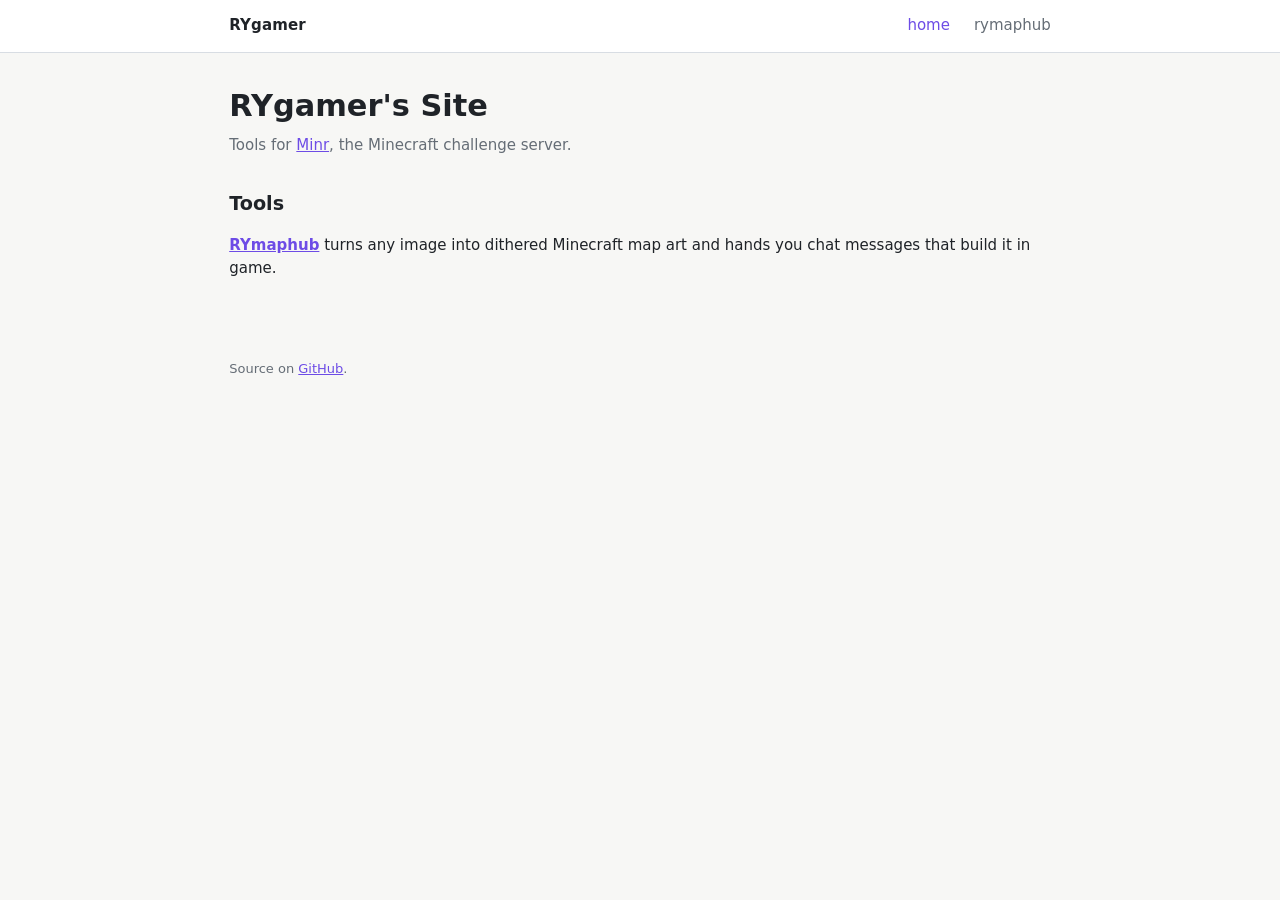
==== index.html @ 5f1353cc "Initial site: landing page and RYmaphub map art tool RYmaphub converts an image to dithered 128x128 " ====
<!doctype html>
<html lang="en">
  <head>
    <meta charset="UTF-8" />
    <meta name="viewport" content="width=device-width, initial-scale=1.0" />
    <title>RYgamer's Site</title>
    <link rel="stylesheet" href="/styles.css" />
  </head>
  <body>
    <header class="site-header">
      <div class="inner">
        <a href="/" class="site-title">RYgamer</a>
        <nav class="site-nav">
          <a href="/" class="active">home</a>
          <a href="/rymaphub/">rymaphub</a>
        </nav>
      </div>
    </header>

    <main>
      <h1>RYgamer's Site</h1>
      <p class="lede">
        Tools for <a href="https://forums.minr.org/">Minr</a>, the Minecraft
        challenge server.
      </p>

      <h2>Tools</h2>
      <ul class="tool-list">
        <li>
          <a href="/rymaphub/">RYmaphub</a> turns any image into dithered
          Minecraft map art and hands you chat messages that build it in game.
        </li>
      </ul>
    </main>

    <footer>
      Source on
      <a href="https://github.com/rysanders18/rysanders18.github.io">GitHub</a>.
    </footer>
  </body>
</html>
---- styles.css ----
:root {
  --bg: #f7f7f5;
  --panel: #ffffff;
  --text: #1f2328;
  --muted: #656d76;
  --line: #d8dde3;
  --accent: #6d4ce6;
  --accent-hover: #5a3ccc;
  --accent-soft: #eeeafc;
  --ok: #2f9e44;
  --font: system-ui, -apple-system, "Segoe UI", Roboto, sans-serif;
  --mono: ui-monospace, "Cascadia Mono", Consolas, monospace;
  color-scheme: light dark;
}

@media (prefers-color-scheme: dark) {
  :root {
    --bg: #14161a;
    --panel: #1e2126;
    --text: #e6e8eb;
    --muted: #9aa3ad;
    --line: #333940;
    --accent: #9a84f0;
    --accent-hover: #b4a3f5;
    --accent-soft: #2a2740;
    --ok: #5ac46b;
  }
}

* {
  box-sizing: border-box;
}

body {
  margin: 0;
  background: var(--bg);
  color: var(--text);
  font-family: var(--font);
  font-size: 15px;
  line-height: 1.55;
}

a {
  color: var(--accent);
}

.site-header {
  border-bottom: 1px solid var(--line);
  background: var(--panel);
}

.site-header .inner {
  max-width: 860px;
  margin: 0 auto;
  padding: 0.9rem 1.2rem;
  display: flex;
  align-items: center;
  justify-content: space-between;
  gap: 1rem;
}

.site-title {
  font-weight: 700;
  text-decoration: none;
  color: var(--text);
  letter-spacing: 0.01em;
}

.site-nav a {
  margin-left: 1.2rem;
  text-decoration: none;
  color: var(--muted);
}

.site-nav a:hover,
.site-nav a.active {
  color: var(--accent);
}

main {
  max-width: 860px;
  margin: 0 auto;
  padding: 1.8rem 1.2rem 4rem;
}

h1 {
  font-size: 1.9rem;
  margin: 0 0 0.3rem;
}

h2 {
  font-size: 1.2rem;
  margin: 2rem 0 0.6rem;
}

.lede {
  color: var(--muted);
  margin-top: 0;
}

.panel {
  background: var(--panel);
  border: 1px solid var(--line);
  border-radius: 10px;
  padding: 1.1rem 1.2rem;
  margin: 1.2rem 0;
}

.row {
  display: flex;
  gap: 0.8rem;
  align-items: center;
  flex-wrap: wrap;
}

.row + .row {
  margin-top: 0.8rem;
}

button,
.file-label {
  font: inherit;
  border: none;
  border-radius: 6px;
  padding: 0.6rem 1.1rem;
  cursor: pointer;
  background: var(--accent);
  color: #fff;
  transition: background 0.15s;
}

button:hover:not(:disabled),
.file-label:hover {
  background: var(--accent-hover);
}

button:disabled {
  background: var(--line);
  color: var(--muted);
  cursor: default;
}

button.secondary,
.file-label {
  background: var(--accent-soft);
  color: var(--text);
}

button.secondary:hover:not(:disabled),
.file-label:hover {
  background: var(--line);
}

input[type="file"] {
  display: none;
}

.file-label {
  flex: 1;
  text-align: center;
  overflow: hidden;
  text-overflow: ellipsis;
  white-space: nowrap;
}

label.inline {
  display: inline-flex;
  align-items: center;
  gap: 0.4rem;
  color: var(--muted);
}

select {
  font: inherit;
  padding: 0.35rem 0.5rem;
  border-radius: 6px;
  border: 1px solid var(--line);
  background: var(--panel);
  color: var(--text);
}

.muted {
  color: var(--muted);
}

ol.steps {
  padding-left: 1.3rem;
}

ol.steps li {
  margin: 0.3rem 0;
}

#msg-list {
  list-style: none;
  padding: 0;
  margin: 0.8rem 0 0;
  max-height: 22rem;
  overflow-y: auto;
  border: 1px solid var(--line);
  border-radius: 8px;
  font-size: 13px;
}

#msg-list li {
  display: flex;
  gap: 0.6rem;
  align-items: baseline;
  padding: 0.4rem 0.8rem;
  border-bottom: 1px solid var(--line);
  cursor: pointer;
}

#msg-list li:last-child {
  border-bottom: none;
}

#msg-list li:hover {
  background: var(--accent-soft);
}

#msg-list li.current {
  background: var(--accent-soft);
  box-shadow: inset 3px 0 0 var(--accent);
}

#msg-list li.done {
  opacity: 0.45;
}

#msg-list .msg-num {
  flex: 0 0 2.2rem;
  text-align: right;
  color: var(--muted);
}

#msg-list .msg-body {
  flex: 1;
  overflow: hidden;
  text-overflow: ellipsis;
  white-space: nowrap;
  font-family: var(--mono);
  font-size: 12px;
}

.preview-wrap {
  display: flex;
  gap: 1.2rem;
  align-items: flex-start;
  flex-wrap: wrap;
}

#map-image {
  width: 256px;
  height: 256px;
  image-rendering: pixelated;
  border: 1px solid var(--line);
  border-radius: 6px;
  cursor: pointer;
  background: repeating-conic-gradient(var(--line) 0 25%, transparent 0 50%) 0 0 / 16px 16px;
}

code {
  font-family: var(--mono);
  font-size: 0.92em;
  background: var(--accent-soft);
  padding: 0.05em 0.35em;
  border-radius: 4px;
}

.tool-list {
  list-style: none;
  padding: 0;
}

.tool-list li {
  margin: 0.6rem 0;
}

.tool-list a {
  font-weight: 600;
}

footer {
  max-width: 860px;
  margin: 0 auto;
  padding: 0 1.2rem 2rem;
  color: var(--muted);
  font-size: 13px;
}
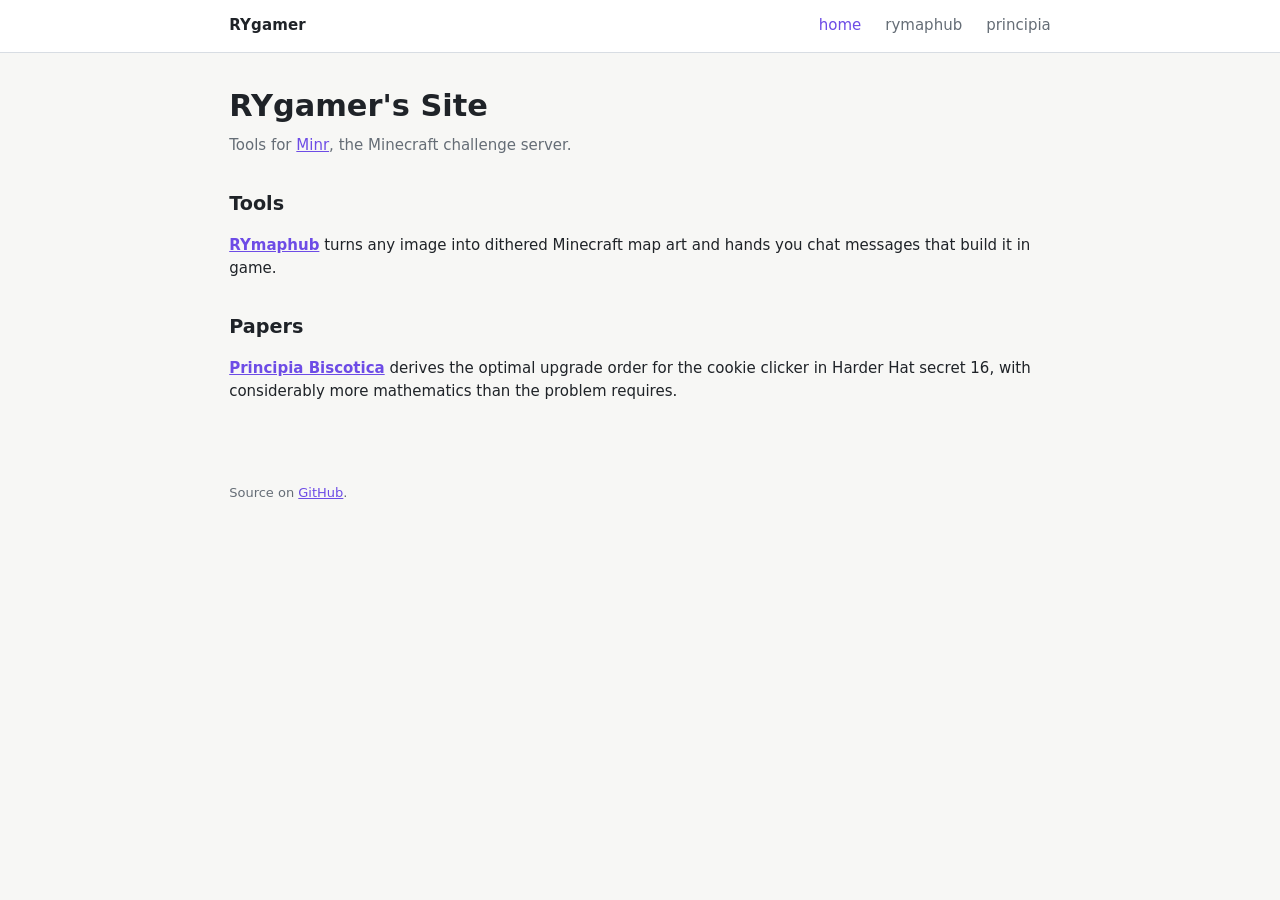
==== commit 92a3a15e: "Add Principia Biscotica: the Harder Hat secret 16 cookie clicker paper" ====
--- a/index.html
+++ b/index.html
@@ -5,6 +5,7 @@
     <meta name="viewport" content="width=device-width, initial-scale=1.0" />
     <title>RYgamer's Site</title>
     <link rel="stylesheet" href="/styles.css" />
+    <link rel="icon" href="data:image/svg+xml,%3Csvg xmlns='http://www.w3.org/2000/svg' viewBox='0 0 16 16'%3E%3Crect width='16' height='16' rx='3' fill='%236d4ce6'/%3E%3Crect x='3' y='3' width='4.5' height='4.5' fill='%23f7f7f5'/%3E%3Crect x='8.5' y='3' width='4.5' height='4.5' fill='%23e5c07b'/%3E%3Crect x='3' y='8.5' width='4.5' height='4.5' fill='%2356b6c2'/%3E%3Crect x='8.5' y='8.5' width='4.5' height='4.5' fill='%2398c379'/%3E%3C/svg%3E" />
   </head>
   <body>
     <header class="site-header">
@@ -13,6 +14,7 @@
         <nav class="site-nav">
           <a href="/" class="active">home</a>
           <a href="/rymaphub/">rymaphub</a>
+          <a href="/principia-biscotica/">principia</a>
         </nav>
       </div>
     </header>
@@ -31,6 +33,15 @@
           Minecraft map art and hands you chat messages that build it in game.
         </li>
       </ul>
+
+      <h2>Papers</h2>
+      <ul class="tool-list">
+        <li>
+          <a href="/principia-biscotica/">Principia Biscotica</a> derives the
+          optimal upgrade order for the cookie clicker in Harder Hat secret 16,
+          with considerably more mathematics than the problem requires.
+        </li>
+      </ul>
     </main>
 
     <footer>
--- a/styles.css
+++ b/styles.css
@@ -243,6 +243,32 @@
   font-size: 12px;
 }
 
+.sliders {
+  display: grid;
+  grid-template-columns: repeat(auto-fit, minmax(200px, 1fr));
+  gap: 0.6rem 1.2rem;
+  margin-top: 0.9rem;
+}
+
+.sliders label {
+  display: flex;
+  flex-direction: column;
+  gap: 0.2rem;
+  font-size: 13px;
+  color: var(--muted);
+}
+
+.sliders label span {
+  float: right;
+  margin-left: 0.4rem;
+  color: var(--text);
+}
+
+.sliders input[type="range"] {
+  width: 100%;
+  accent-color: var(--accent);
+}
+
 .preview-wrap {
   display: flex;
   gap: 1.2rem;
@@ -250,6 +276,17 @@
   flex-wrap: wrap;
 }
 
+.preview-wrap figure {
+  margin: 0;
+}
+
+.preview-wrap figcaption {
+  font-size: 13px;
+  margin-top: 0.3rem;
+  max-width: 256px;
+}
+
+#source-image,
 #map-image {
   width: 256px;
   height: 256px;
@@ -260,6 +297,21 @@
   background: repeating-conic-gradient(var(--line) 0 25%, transparent 0 50%) 0 0 / 16px 16px;
 }
 
+.progress {
+  height: 6px;
+  margin-top: 0.9rem;
+  border-radius: 3px;
+  background: var(--line);
+  overflow: hidden;
+}
+
+#copy-bar {
+  height: 100%;
+  width: 0;
+  background: var(--accent);
+  transition: width 0.15s ease;
+}
+
 code {
   font-family: var(--mono);
   font-size: 0.92em;
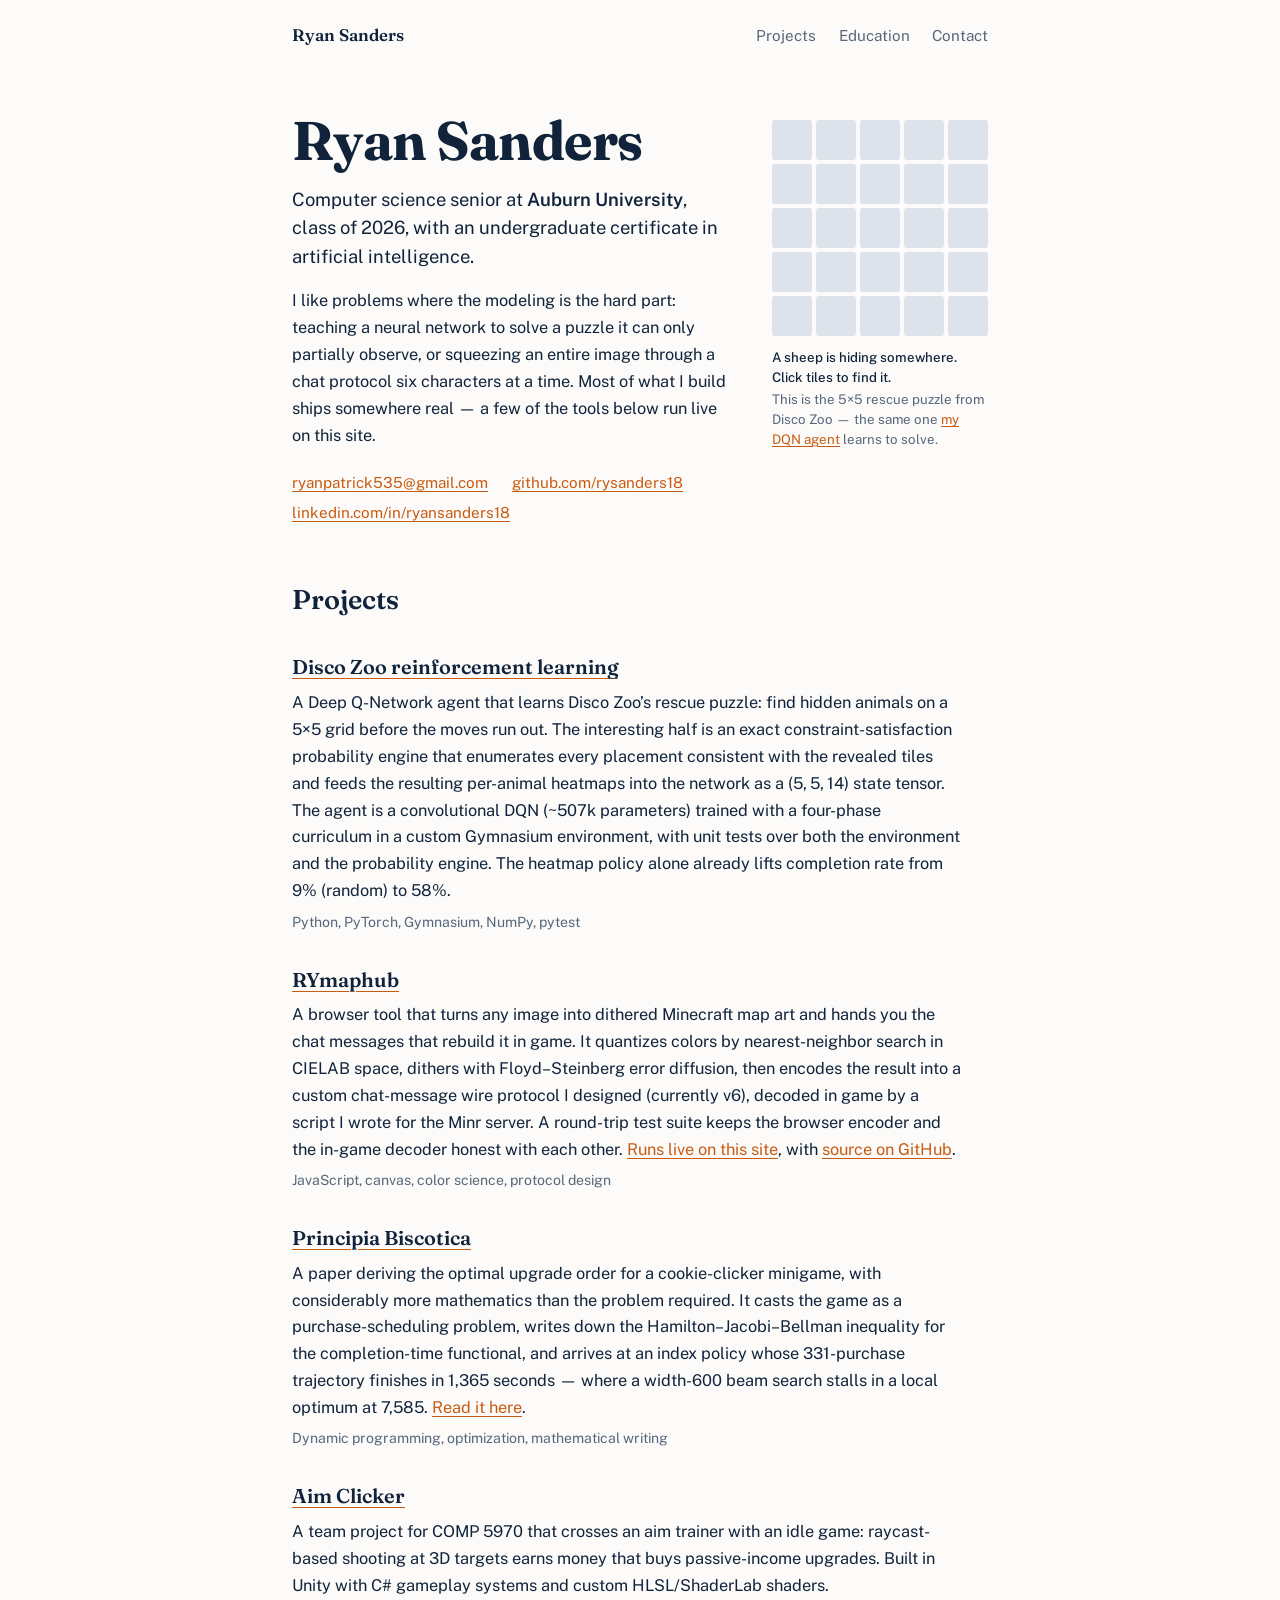
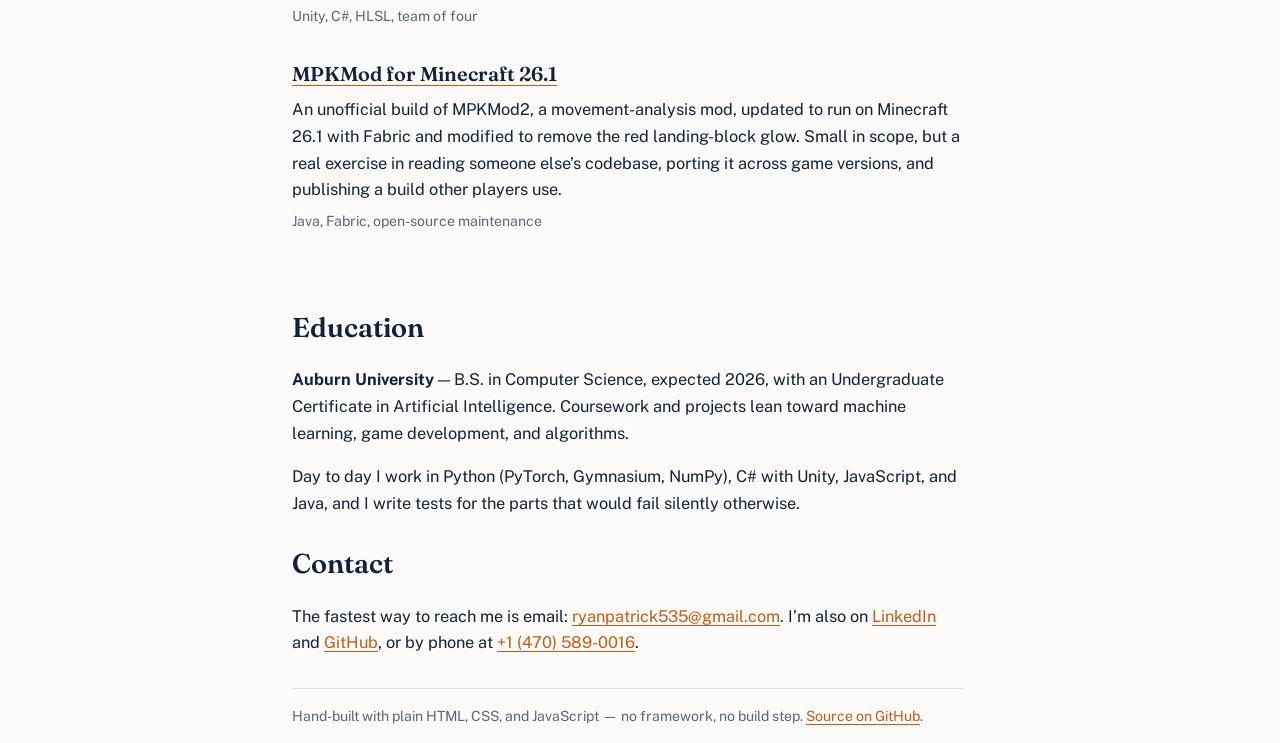
==== commit bc23136c: "Turn the landing page into a professional portfolio Replace the RYgamer landing page with a recruite" ====
--- a/index.html
+++ b/index.html
@@ -3,50 +3,212 @@
   <head>
     <meta charset="UTF-8" />
     <meta name="viewport" content="width=device-width, initial-scale=1.0" />
-    <title>RYgamer's Site</title>
-    <link rel="stylesheet" href="/styles.css" />
-    <link rel="icon" href="data:image/svg+xml,%3Csvg xmlns='http://www.w3.org/2000/svg' viewBox='0 0 16 16'%3E%3Crect width='16' height='16' rx='3' fill='%236d4ce6'/%3E%3Crect x='3' y='3' width='4.5' height='4.5' fill='%23f7f7f5'/%3E%3Crect x='8.5' y='3' width='4.5' height='4.5' fill='%23e5c07b'/%3E%3Crect x='3' y='8.5' width='4.5' height='4.5' fill='%2356b6c2'/%3E%3Crect x='8.5' y='8.5' width='4.5' height='4.5' fill='%2398c379'/%3E%3C/svg%3E" />
+    <title>Ryan Sanders</title>
+    <meta
+      name="description"
+      content="Ryan Sanders is a computer science senior at Auburn University (class of 2026) building reinforcement-learning agents, game systems, and browser tools. Portfolio, projects, and contact."
+    />
+    <meta property="og:title" content="Ryan Sanders" />
+    <meta
+      property="og:description"
+      content="Computer science senior at Auburn University building reinforcement-learning agents, game systems, and browser tools."
+    />
+    <meta property="og:type" content="website" />
+    <meta property="og:url" content="https://rysanders18.github.io/" />
+    <link rel="canonical" href="https://rysanders18.github.io/" />
+    <link
+      rel="icon"
+      href="data:image/svg+xml,%3Csvg xmlns='http://www.w3.org/2000/svg' viewBox='0 0 16 16'%3E%3Crect width='16' height='16' rx='3' fill='%2310233B'/%3E%3Crect x='3' y='3' width='4.5' height='4.5' fill='%23E87722'/%3E%3Crect x='8.5' y='3' width='4.5' height='4.5' fill='%23DCE3EC'/%3E%3Crect x='3' y='8.5' width='4.5' height='4.5' fill='%23DCE3EC'/%3E%3Crect x='8.5' y='8.5' width='4.5' height='4.5' fill='%23E87722'/%3E%3C/svg%3E"
+    />
+    <link rel="preconnect" href="https://fonts.googleapis.com" />
+    <link rel="preconnect" href="https://fonts.gstatic.com" crossorigin />
+    <link
+      rel="stylesheet"
+      href="https://fonts.googleapis.com/css2?family=Fraunces:opsz,wght@9..144,450;9..144,600;9..144,700&family=Public+Sans:ital,wght@0,400;0,500;0,600;1,400&display=swap"
+    />
+    <link rel="stylesheet" href="/portfolio.css" />
+    <script type="application/ld+json">
+      {
+        "@context": "https://schema.org",
+        "@type": "Person",
+        "name": "Ryan Sanders",
+        "url": "https://rysanders18.github.io/",
+        "email": "mailto:ryanpatrick535@gmail.com",
+        "sameAs": [
+          "https://github.com/rysanders18",
+          "https://www.linkedin.com/in/ryansanders18"
+        ],
+        "alumniOf": {
+          "@type": "CollegeOrUniversity",
+          "name": "Auburn University"
+        }
+      }
+    </script>
   </head>
   <body>
-    <header class="site-header">
-      <div class="inner">
-        <a href="/" class="site-title">RYgamer</a>
-        <nav class="site-nav">
-          <a href="/" class="active">home</a>
-          <a href="/rymaphub/">rymaphub</a>
-          <a href="/principia-biscotica/">principia</a>
-        </nav>
-      </div>
+    <a class="skip-link" href="#projects">Skip to projects</a>
+
+    <header class="top">
+      <span class="wordmark">Ryan Sanders</span>
+      <nav aria-label="Site">
+        <a href="#projects">Projects</a>
+        <a href="#education">Education</a>
+        <a href="#contact">Contact</a>
+      </nav>
     </header>
 
     <main>
-      <h1>RYgamer's Site</h1>
-      <p class="lede">
-        Tools for <a href="https://forums.minr.org/">Minr</a>, the Minecraft
-        challenge server.
+      <section class="hero">
+        <div class="hero-text">
+          <h1>Ryan Sanders</h1>
+          <p class="lede">
+            Computer science senior at
+            <span class="auburn">Auburn University</span>, class of 2026, with
+            an undergraduate certificate in artificial intelligence.
+          </p>
+          <p>
+            I like problems where the modeling is the hard part: teaching a
+            neural network to solve a puzzle it can only partially observe, or
+            squeezing an entire image through a chat protocol six characters at
+            a time. Most of what I build ships somewhere real&nbsp;&mdash; a few
+            of the tools below run live on this site.
+          </p>
+          <ul class="id-links">
+            <li><a href="mailto:ryanpatrick535@gmail.com">ryanpatrick535@gmail.com</a></li>
+            <li><a href="https://github.com/rysanders18">github.com/rysanders18</a></li>
+            <li><a href="https://www.linkedin.com/in/ryansanders18">linkedin.com/in/ryansanders18</a></li>
+          </ul>
+        </div>
+
+        <figure class="puzzle" aria-label="Playable five by five rescue puzzle">
+          <div
+            id="puzzle-grid"
+            class="puzzle-grid"
+            role="grid"
+            aria-label="Puzzle grid. Click tiles to search for the hidden pattern."
+          ></div>
+          <figcaption>
+            <span id="puzzle-status">Click tiles to find the hidden animal.</span>
+            This is the 5&times;5 rescue puzzle from Disco Zoo&nbsp;&mdash; the
+            same one <a href="#project-disco-zoo">my DQN agent</a> learns to
+            solve.
+          </figcaption>
+        </figure>
+      </section>
+
+      <section id="projects" class="section">
+        <h2>Projects</h2>
+
+        <article class="project" id="project-disco-zoo">
+          <h3>
+            <a href="https://github.com/rysanders18/disco-zoo-rl">Disco Zoo reinforcement learning</a>
+          </h3>
+          <p>
+            A Deep Q-Network agent that learns Disco Zoo&rsquo;s rescue puzzle:
+            find hidden animals on a 5&times;5 grid before the moves run out.
+            The interesting half is an exact constraint-satisfaction probability
+            engine that enumerates every placement consistent with the revealed
+            tiles and feeds the resulting per-animal heatmaps into the network
+            as a (5,&thinsp;5,&thinsp;14) state tensor. The agent is a
+            convolutional DQN (~507k parameters) trained with a four-phase
+            curriculum in a custom Gymnasium environment, with unit tests over
+            both the environment and the probability engine. The heatmap policy
+            alone already lifts completion rate from 9% (random) to 58%.
+          </p>
+          <p class="project-meta">Python, PyTorch, Gymnasium, NumPy, pytest</p>
+        </article>
+
+        <article class="project">
+          <h3><a href="/rymaphub/">RYmaphub</a></h3>
+          <p>
+            A browser tool that turns any image into dithered Minecraft map art
+            and hands you the chat messages that rebuild it in game. It
+            quantizes colors by nearest-neighbor search in CIELAB space,
+            dithers with Floyd&ndash;Steinberg error diffusion, then encodes the
+            result into a custom chat-message wire protocol I designed
+            (currently v6), decoded in game by a script I wrote for the Minr
+            server. A round-trip test suite keeps the browser encoder and the
+            in-game decoder honest with each other.
+            <a href="/rymaphub/">Runs live on this site</a>, with
+            <a href="https://github.com/rysanders18/rysanders18.github.io">source on GitHub</a>.
+          </p>
+          <p class="project-meta">JavaScript, canvas, color science, protocol design</p>
+        </article>
+
+        <article class="project">
+          <h3><a href="/principia-biscotica/">Principia Biscotica</a></h3>
+          <p>
+            A paper deriving the optimal upgrade order for a cookie-clicker
+            minigame, with considerably more mathematics than the problem
+            required. It casts the game as a purchase-scheduling problem,
+            writes down the Hamilton&ndash;Jacobi&ndash;Bellman inequality for
+            the completion-time functional, and arrives at an index policy
+            whose 331-purchase trajectory finishes in 1,365 seconds&nbsp;&mdash;
+            where a width-600 beam search stalls in a local optimum at 7,585.
+            <a href="/principia-biscotica/">Read it here</a>.
+          </p>
+          <p class="project-meta">Dynamic programming, optimization, mathematical writing</p>
+        </article>
+
+        <article class="project">
+          <h3><a href="https://github.com/rysanders18/Aim-Clicker">Aim Clicker</a></h3>
+          <p>
+            A team project for COMP 5970 that crosses an aim trainer with an
+            idle game: raycast-based shooting at 3D targets earns money that
+            buys passive-income upgrades. Built in Unity with C# gameplay
+            systems and custom HLSL/ShaderLab shaders.
+          </p>
+          <p class="project-meta">Unity, C#, HLSL, team of four</p>
+        </article>
+
+        <article class="project">
+          <h3>
+            <a href="https://github.com/rysanders18/MPKMod-26.1-NoRedGlow">MPKMod for Minecraft 26.1</a>
+          </h3>
+          <p>
+            An unofficial build of MPKMod2, a movement-analysis mod, updated to
+            run on Minecraft 26.1 with Fabric and modified to remove the red
+            landing-block glow. Small in scope, but a real exercise in reading
+            someone else&rsquo;s codebase, porting it across game versions, and
+            publishing a build other players use.
+          </p>
+          <p class="project-meta">Java, Fabric, open-source maintenance</p>
+        </article>
+      </section>
+
+      <section id="education" class="section">
+        <h2>Education</h2>
+        <p>
+          <strong>Auburn University</strong> &mdash; B.S. in Computer Science,
+          expected 2026, with an Undergraduate Certificate in Artificial
+          Intelligence. Coursework and projects lean toward machine learning,
+          game development, and algorithms.
+        </p>
+        <p>
+          Day to day I work in Python (PyTorch, Gymnasium, NumPy), C# with
+          Unity, JavaScript, and Java, and I write tests for the parts that
+          would fail silently otherwise.
+        </p>
+      </section>
+    </main>
+
+    <footer id="contact">
+      <h2>Contact</h2>
+      <p>
+        The fastest way to reach me is email:
+        <a href="mailto:ryanpatrick535@gmail.com">ryanpatrick535@gmail.com</a>.
+        I&rsquo;m also on
+        <a href="https://www.linkedin.com/in/ryansanders18">LinkedIn</a> and
+        <a href="https://github.com/rysanders18">GitHub</a>, or by phone at
+        <a href="tel:+14705890016">+1 (470) 589-0016</a>.
       </p>
-
-      <h2>Tools</h2>
-      <ul class="tool-list">
-        <li>
-          <a href="/rymaphub/">RYmaphub</a> turns any image into dithered
-          Minecraft map art and hands you chat messages that build it in game.
-        </li>
-      </ul>
-
-      <h2>Papers</h2>
-      <ul class="tool-list">
-        <li>
-          <a href="/principia-biscotica/">Principia Biscotica</a> derives the
-          optimal upgrade order for the cookie clicker in Harder Hat secret 16,
-          with considerably more mathematics than the problem requires.
-        </li>
-      </ul>
-    </main>
-
-    <footer>
-      Source on
-      <a href="https://github.com/rysanders18/rysanders18.github.io">GitHub</a>.
+      <p class="colophon">
+        Hand-built with plain HTML, CSS, and JavaScript&nbsp;&mdash; no
+        framework, no build step.
+        <a href="https://github.com/rysanders18/rysanders18.github.io">Source on GitHub</a>.
+      </p>
     </footer>
+
+    <script src="/puzzle.js" defer></script>
   </body>
 </html>
--- a/portfolio.css
+++ b/portfolio.css
@@ -0,0 +1,295 @@
+/* Portfolio stylesheet for the landing page only.
+   The tool pages (rymaphub) keep using styles.css. */
+
+:root {
+  --paper: #fcfbf9;
+  --ink: #10233b;
+  --muted: #57677b;
+  --line: #e2e0da;
+  --accent: #c75b12;
+  --accent-bright: #e87722;
+  --tile-hidden: #dde3ea;
+  --tile-empty: #f1efe9;
+  --tile-hit: #e87722;
+  --serif: "Fraunces", Georgia, "Times New Roman", serif;
+  --sans: "Public Sans", system-ui, -apple-system, "Segoe UI", sans-serif;
+  color-scheme: light dark;
+}
+
+@media (prefers-color-scheme: dark) {
+  :root {
+    --paper: #0e1826;
+    --ink: #e4e9f0;
+    --muted: #93a2b4;
+    --line: #263548;
+    --accent: #f08a3c;
+    --accent-bright: #f08a3c;
+    --tile-hidden: #223349;
+    --tile-empty: #162335;
+    --tile-hit: #e87722;
+  }
+}
+
+* {
+  box-sizing: border-box;
+}
+
+body {
+  margin: 0;
+  background: var(--paper);
+  color: var(--ink);
+  font-family: var(--sans);
+  font-size: 1.02rem;
+  line-height: 1.65;
+}
+
+body > header,
+main,
+body > footer {
+  max-width: 46rem;
+  margin: 0 auto;
+  padding: 0 1.25rem;
+}
+
+a {
+  color: var(--accent);
+  text-decoration-thickness: 1px;
+  text-underline-offset: 0.18em;
+}
+
+a:hover {
+  color: var(--accent-bright);
+}
+
+:focus-visible {
+  outline: 2px solid var(--accent-bright);
+  outline-offset: 2px;
+  border-radius: 2px;
+}
+
+.skip-link {
+  position: absolute;
+  left: -999px;
+  top: 0;
+  background: var(--ink);
+  color: var(--paper);
+  padding: 0.5rem 1rem;
+}
+
+.skip-link:focus {
+  left: 0;
+  z-index: 10;
+}
+
+/* Header */
+
+.top {
+  display: flex;
+  flex-wrap: wrap;
+  justify-content: space-between;
+  align-items: baseline;
+  gap: 0.4rem 1rem;
+  padding-top: 1.4rem;
+  padding-bottom: 1.4rem;
+}
+
+.wordmark {
+  font-family: var(--serif);
+  font-weight: 600;
+  font-size: 1.05rem;
+}
+
+.top nav {
+  display: flex;
+  flex-wrap: wrap;
+  gap: 0.4rem 1.4rem;
+}
+
+.top nav a {
+  color: var(--muted);
+  text-decoration: none;
+  font-size: 0.95rem;
+}
+
+.top nav a:hover {
+  color: var(--accent);
+}
+
+/* Hero */
+
+.hero {
+  display: grid;
+  grid-template-columns: 1fr auto;
+  gap: 2.5rem;
+  align-items: start;
+  padding: 2.5rem 0 1rem;
+}
+
+.hero h1 {
+  font-family: var(--serif);
+  font-weight: 700;
+  font-size: clamp(2.4rem, 6vw, 3.4rem);
+  line-height: 1.05;
+  margin: 0 0 1rem;
+  letter-spacing: -0.01em;
+}
+
+.lede {
+  font-size: 1.15rem;
+  line-height: 1.55;
+  margin: 0 0 0.9rem;
+}
+
+.auburn {
+  font-weight: 600;
+}
+
+.id-links {
+  list-style: none;
+  padding: 0;
+  margin: 1.3rem 0 0;
+  display: flex;
+  flex-wrap: wrap;
+  gap: 0.35rem 1.5rem;
+  font-size: 0.95rem;
+  overflow-wrap: anywhere;
+}
+
+/* Puzzle */
+
+.puzzle {
+  margin: 0.5rem 0 0;
+  width: 13.5rem;
+}
+
+.puzzle-grid {
+  display: grid;
+  grid-template-columns: repeat(5, 1fr);
+  gap: 4px;
+}
+
+.puzzle-grid button {
+  aspect-ratio: 1;
+  border: none;
+  border-radius: 3px;
+  background: var(--tile-hidden);
+  cursor: pointer;
+  padding: 0;
+  transition: background 120ms ease, transform 120ms ease;
+}
+
+.puzzle-grid button:hover:not(:disabled) {
+  transform: scale(1.06);
+}
+
+.puzzle-grid button:disabled {
+  cursor: default;
+}
+
+.puzzle-grid button.empty {
+  background: var(--tile-empty);
+}
+
+.puzzle-grid button.hit {
+  background: var(--tile-hit);
+}
+
+@media (prefers-reduced-motion: reduce) {
+  .puzzle-grid button {
+    transition: none;
+  }
+}
+
+.puzzle figcaption {
+  margin-top: 0.7rem;
+  font-size: 0.83rem;
+  line-height: 1.5;
+  color: var(--muted);
+}
+
+#puzzle-status {
+  display: block;
+  color: var(--ink);
+  font-weight: 500;
+  margin-bottom: 0.15rem;
+}
+
+/* Sections */
+
+.section {
+  padding: 2.2rem 0 0.5rem;
+}
+
+.section h2,
+footer h2 {
+  font-family: var(--serif);
+  font-weight: 600;
+  font-size: 1.7rem;
+  margin: 0 0 0.4rem;
+}
+
+.project {
+  margin: 1.8rem 0;
+  max-width: 42rem;
+}
+
+.project h3 {
+  font-family: var(--serif);
+  font-weight: 600;
+  font-size: 1.25rem;
+  margin: 0 0 0.35rem;
+}
+
+.project h3 a {
+  color: var(--ink);
+  text-decoration-color: var(--accent);
+}
+
+.project h3 a:hover {
+  color: var(--accent);
+}
+
+.project p {
+  margin: 0 0 0.4rem;
+}
+
+.project-meta {
+  color: var(--muted);
+  font-size: 0.88rem;
+}
+
+#education p {
+  max-width: 42rem;
+}
+
+/* Footer */
+
+footer {
+  padding-top: 2.2rem;
+  padding-bottom: 3.5rem;
+}
+
+footer > p {
+  max-width: 42rem;
+}
+
+.colophon {
+  margin-top: 2rem;
+  padding-top: 1rem;
+  border-top: 1px solid var(--line);
+  color: var(--muted);
+  font-size: 0.88rem;
+}
+
+/* Small screens */
+
+@media (max-width: 640px) {
+  .hero {
+    grid-template-columns: 1fr;
+    gap: 1.8rem;
+  }
+
+  .puzzle {
+    width: min(13.5rem, 70vw);
+  }
+}
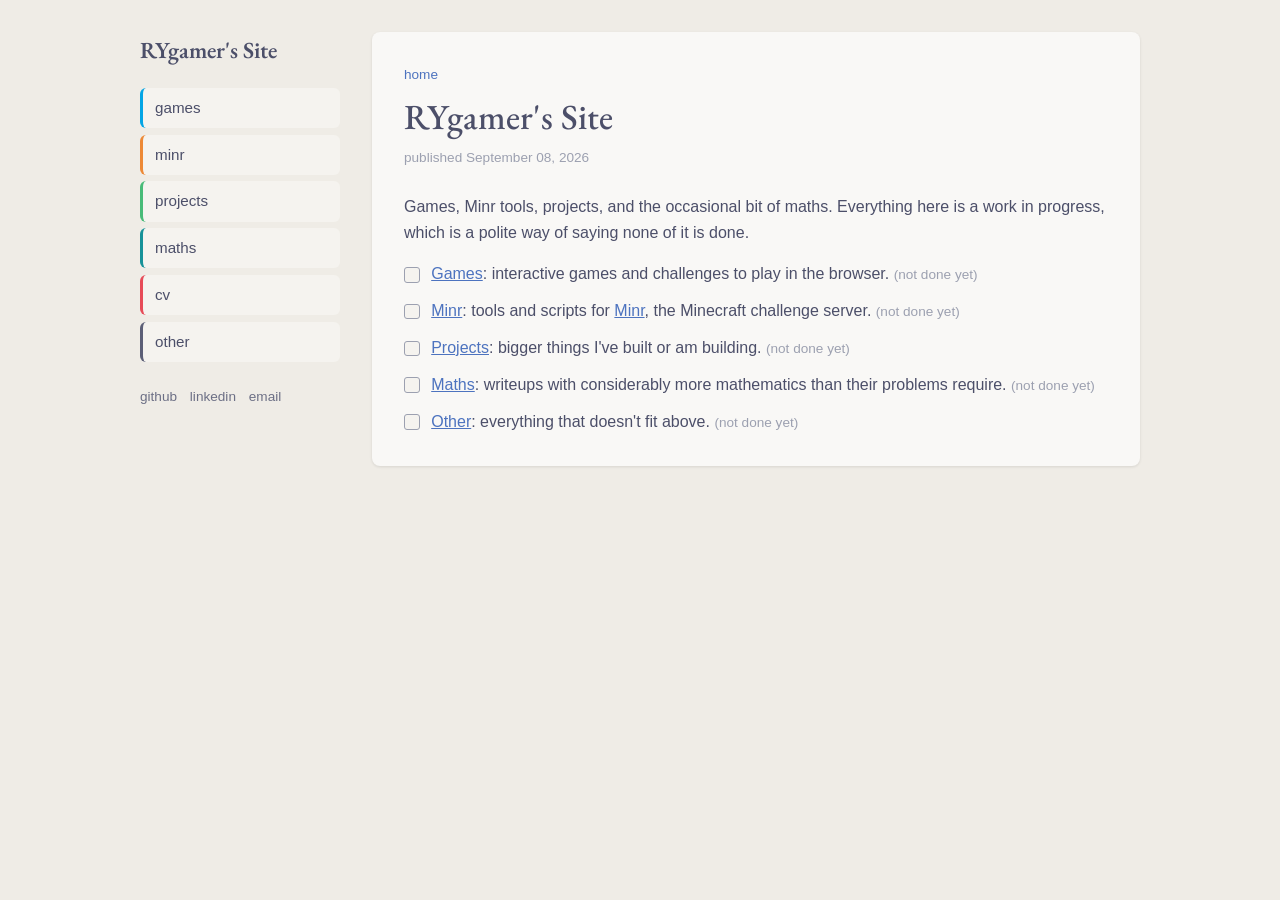
==== commit 6bca953f: "Restructure the homepage into a sectioned site with everything to-do Replace the portfolio landing p" ====
--- a/index.html
+++ b/index.html
@@ -3,212 +3,83 @@
   <head>
     <meta charset="UTF-8" />
     <meta name="viewport" content="width=device-width, initial-scale=1.0" />
-    <title>Ryan Sanders</title>
+    <title>RYgamer's Site</title>
     <meta
       name="description"
-      content="Ryan Sanders is a computer science senior at Auburn University (class of 2026) building reinforcement-learning agents, game systems, and browser tools. Portfolio, projects, and contact."
+      content="RYgamer's site: games, Minr tools, projects, and maths writeups. Everything is under construction."
     />
-    <meta property="og:title" content="Ryan Sanders" />
-    <meta
-      property="og:description"
-      content="Computer science senior at Auburn University building reinforcement-learning agents, game systems, and browser tools."
-    />
-    <meta property="og:type" content="website" />
-    <meta property="og:url" content="https://rysanders18.github.io/" />
-    <link rel="canonical" href="https://rysanders18.github.io/" />
     <link
       rel="icon"
-      href="data:image/svg+xml,%3Csvg xmlns='http://www.w3.org/2000/svg' viewBox='0 0 16 16'%3E%3Crect width='16' height='16' rx='3' fill='%2310233B'/%3E%3Crect x='3' y='3' width='4.5' height='4.5' fill='%23E87722'/%3E%3Crect x='8.5' y='3' width='4.5' height='4.5' fill='%23DCE3EC'/%3E%3Crect x='3' y='8.5' width='4.5' height='4.5' fill='%23DCE3EC'/%3E%3Crect x='8.5' y='8.5' width='4.5' height='4.5' fill='%23E87722'/%3E%3C/svg%3E"
+      href="data:image/svg+xml,%3Csvg xmlns='http://www.w3.org/2000/svg' viewBox='0 0 16 16'%3E%3Crect width='16' height='16' rx='3' fill='%234c4f69'/%3E%3Crect x='3' y='3' width='4.5' height='4.5' fill='%2304a5e5'/%3E%3Crect x='8.5' y='3' width='4.5' height='4.5' fill='%23f7f7f5'/%3E%3Crect x='3' y='8.5' width='4.5' height='4.5' fill='%23f7f7f5'/%3E%3Crect x='8.5' y='8.5' width='4.5' height='4.5' fill='%23ed8936'/%3E%3C/svg%3E"
     />
     <link rel="preconnect" href="https://fonts.googleapis.com" />
     <link rel="preconnect" href="https://fonts.gstatic.com" crossorigin />
     <link
       rel="stylesheet"
-      href="https://fonts.googleapis.com/css2?family=Fraunces:opsz,wght@9..144,450;9..144,600;9..144,700&family=Public+Sans:ital,wght@0,400;0,500;0,600;1,400&display=swap"
+      href="https://fonts.googleapis.com/css2?family=EB+Garamond:wght@400;500;600&display=swap"
     />
-    <link rel="stylesheet" href="/portfolio.css" />
-    <script type="application/ld+json">
-      {
-        "@context": "https://schema.org",
-        "@type": "Person",
-        "name": "Ryan Sanders",
-        "url": "https://rysanders18.github.io/",
-        "email": "mailto:ryanpatrick535@gmail.com",
-        "sameAs": [
-          "https://github.com/rysanders18",
-          "https://www.linkedin.com/in/ryansanders18"
-        ],
-        "alumniOf": {
-          "@type": "CollegeOrUniversity",
-          "name": "Auburn University"
-        }
-      }
-    </script>
+    <link rel="stylesheet" href="/site.css" />
   </head>
+
   <body>
-    <a class="skip-link" href="#projects">Skip to projects</a>
+    <div class="layout">
+      <div class="sidebar">
+        <a href="/" class="site-title">RYgamer's Site</a>
+        <nav>
+          <ul class="nav-list">
+            <li><a href="/games/" class="nav-link" style="border-left: 3px solid var(--blue)">games</a></li>
+            <li><a href="/minr/" class="nav-link" style="border-left: 3px solid var(--yellow)">minr</a></li>
+            <li><a href="/projects/" class="nav-link" style="border-left: 3px solid var(--lime)">projects</a></li>
+            <li><a href="/maths/" class="nav-link" style="border-left: 3px solid var(--teal)">maths</a></li>
+            <li><a href="/portfolio/" class="nav-link" style="border-left: 3px solid var(--maroon)">cv</a></li>
+            <li><a href="/other/" class="nav-link" style="border-left: 3px solid var(--subtext-b)">other</a></li>
+          </ul>
+        </nav>
+        <div class="social-icons">
+          <a href="https://github.com/rysanders18">github</a>
+          <a href="https://www.linkedin.com/in/ryansanders18">linkedin</a>
+          <a href="mailto:ryanpatrick535@gmail.com">email</a>
+        </div>
+      </div>
 
-    <header class="top">
-      <span class="wordmark">Ryan Sanders</span>
-      <nav aria-label="Site">
-        <a href="#projects">Projects</a>
-        <a href="#education">Education</a>
-        <a href="#contact">Contact</a>
-      </nav>
-    </header>
+      <main class="main-content">
+        <header>
+          <div class="path"><a href="/">home</a></div>
+          <h1 class="title">RYgamer's Site</h1>
+          <div class="metadata"><span>published September 08, 2026</span></div>
+        </header>
 
-    <main>
-      <section class="hero">
-        <div class="hero-text">
-          <h1>Ryan Sanders</h1>
-          <p class="lede">
-            Computer science senior at
-            <span class="auburn">Auburn University</span>, class of 2026, with
-            an undergraduate certificate in artificial intelligence.
-          </p>
-          <p>
-            I like problems where the modeling is the hard part: teaching a
-            neural network to solve a puzzle it can only partially observe, or
-            squeezing an entire image through a chat protocol six characters at
-            a time. Most of what I build ships somewhere real&nbsp;&mdash; a few
-            of the tools below run live on this site.
-          </p>
-          <ul class="id-links">
-            <li><a href="mailto:ryanpatrick535@gmail.com">ryanpatrick535@gmail.com</a></li>
-            <li><a href="https://github.com/rysanders18">github.com/rysanders18</a></li>
-            <li><a href="https://www.linkedin.com/in/ryansanders18">linkedin.com/in/ryansanders18</a></li>
-          </ul>
-        </div>
+        <p>
+          Games, Minr tools, projects, and the occasional bit of maths.
+          Everything here is a work in progress, which is a polite way of
+          saying none of it is done.
+        </p>
 
-        <figure class="puzzle" aria-label="Playable five by five rescue puzzle">
-          <div
-            id="puzzle-grid"
-            class="puzzle-grid"
-            role="grid"
-            aria-label="Puzzle grid. Click tiles to search for the hidden pattern."
-          ></div>
-          <figcaption>
-            <span id="puzzle-status">Click tiles to find the hidden animal.</span>
-            This is the 5&times;5 rescue puzzle from Disco Zoo&nbsp;&mdash; the
-            same one <a href="#project-disco-zoo">my DQN agent</a> learns to
-            solve.
-          </figcaption>
-        </figure>
-      </section>
-
-      <section id="projects" class="section">
-        <h2>Projects</h2>
-
-        <article class="project" id="project-disco-zoo">
-          <h3>
-            <a href="https://github.com/rysanders18/disco-zoo-rl">Disco Zoo reinforcement learning</a>
-          </h3>
-          <p>
-            A Deep Q-Network agent that learns Disco Zoo&rsquo;s rescue puzzle:
-            find hidden animals on a 5&times;5 grid before the moves run out.
-            The interesting half is an exact constraint-satisfaction probability
-            engine that enumerates every placement consistent with the revealed
-            tiles and feeds the resulting per-animal heatmaps into the network
-            as a (5,&thinsp;5,&thinsp;14) state tensor. The agent is a
-            convolutional DQN (~507k parameters) trained with a four-phase
-            curriculum in a custom Gymnasium environment, with unit tests over
-            both the environment and the probability engine. The heatmap policy
-            alone already lifts completion rate from 9% (random) to 58%.
-          </p>
-          <p class="project-meta">Python, PyTorch, Gymnasium, NumPy, pytest</p>
-        </article>
-
-        <article class="project">
-          <h3><a href="/rymaphub/">RYmaphub</a></h3>
-          <p>
-            A browser tool that turns any image into dithered Minecraft map art
-            and hands you the chat messages that rebuild it in game. It
-            quantizes colors by nearest-neighbor search in CIELAB space,
-            dithers with Floyd&ndash;Steinberg error diffusion, then encodes the
-            result into a custom chat-message wire protocol I designed
-            (currently v6), decoded in game by a script I wrote for the Minr
-            server. A round-trip test suite keeps the browser encoder and the
-            in-game decoder honest with each other.
-            <a href="/rymaphub/">Runs live on this site</a>, with
-            <a href="https://github.com/rysanders18/rysanders18.github.io">source on GitHub</a>.
-          </p>
-          <p class="project-meta">JavaScript, canvas, color science, protocol design</p>
-        </article>
-
-        <article class="project">
-          <h3><a href="/principia-biscotica/">Principia Biscotica</a></h3>
-          <p>
-            A paper deriving the optimal upgrade order for a cookie-clicker
-            minigame, with considerably more mathematics than the problem
-            required. It casts the game as a purchase-scheduling problem,
-            writes down the Hamilton&ndash;Jacobi&ndash;Bellman inequality for
-            the completion-time functional, and arrives at an index policy
-            whose 331-purchase trajectory finishes in 1,365 seconds&nbsp;&mdash;
-            where a width-600 beam search stalls in a local optimum at 7,585.
-            <a href="/principia-biscotica/">Read it here</a>.
-          </p>
-          <p class="project-meta">Dynamic programming, optimization, mathematical writing</p>
-        </article>
-
-        <article class="project">
-          <h3><a href="https://github.com/rysanders18/Aim-Clicker">Aim Clicker</a></h3>
-          <p>
-            A team project for COMP 5970 that crosses an aim trainer with an
-            idle game: raycast-based shooting at 3D targets earns money that
-            buys passive-income upgrades. Built in Unity with C# gameplay
-            systems and custom HLSL/ShaderLab shaders.
-          </p>
-          <p class="project-meta">Unity, C#, HLSL, team of four</p>
-        </article>
-
-        <article class="project">
-          <h3>
-            <a href="https://github.com/rysanders18/MPKMod-26.1-NoRedGlow">MPKMod for Minecraft 26.1</a>
-          </h3>
-          <p>
-            An unofficial build of MPKMod2, a movement-analysis mod, updated to
-            run on Minecraft 26.1 with Fabric and modified to remove the red
-            landing-block glow. Small in scope, but a real exercise in reading
-            someone else&rsquo;s codebase, porting it across game versions, and
-            publishing a build other players use.
-          </p>
-          <p class="project-meta">Java, Fabric, open-source maintenance</p>
-        </article>
-      </section>
-
-      <section id="education" class="section">
-        <h2>Education</h2>
-        <p>
-          <strong>Auburn University</strong> &mdash; B.S. in Computer Science,
-          expected 2026, with an Undergraduate Certificate in Artificial
-          Intelligence. Coursework and projects lean toward machine learning,
-          game development, and algorithms.
-        </p>
-        <p>
-          Day to day I work in Python (PyTorch, Gymnasium, NumPy), C# with
-          Unity, JavaScript, and Java, and I write tests for the parts that
-          would fail silently otherwise.
-        </p>
-      </section>
-    </main>
-
-    <footer id="contact">
-      <h2>Contact</h2>
-      <p>
-        The fastest way to reach me is email:
-        <a href="mailto:ryanpatrick535@gmail.com">ryanpatrick535@gmail.com</a>.
-        I&rsquo;m also on
-        <a href="https://www.linkedin.com/in/ryansanders18">LinkedIn</a> and
-        <a href="https://github.com/rysanders18">GitHub</a>, or by phone at
-        <a href="tel:+14705890016">+1 (470) 589-0016</a>.
-      </p>
-      <p class="colophon">
-        Hand-built with plain HTML, CSS, and JavaScript&nbsp;&mdash; no
-        framework, no build step.
-        <a href="https://github.com/rysanders18/rysanders18.github.io">Source on GitHub</a>.
-      </p>
-    </footer>
-
-    <script src="/puzzle.js" defer></script>
+        <ul class="todo-list">
+          <li>
+            <a href="/games/">Games</a>: interactive games and challenges to
+            play in the browser. <span class="todo-tag">(not done yet)</span>
+          </li>
+          <li>
+            <a href="/minr/">Minr</a>: tools and scripts for
+            <a href="https://forums.minr.org/">Minr</a>, the Minecraft
+            challenge server. <span class="todo-tag">(not done yet)</span>
+          </li>
+          <li>
+            <a href="/projects/">Projects</a>: bigger things I've built or am
+            building. <span class="todo-tag">(not done yet)</span>
+          </li>
+          <li>
+            <a href="/maths/">Maths</a>: writeups with considerably more
+            mathematics than their problems require.
+            <span class="todo-tag">(not done yet)</span>
+          </li>
+          <li>
+            <a href="/other/">Other</a>: everything that doesn't fit above.
+            <span class="todo-tag">(not done yet)</span>
+          </li>
+        </ul>
+      </main>
+    </div>
   </body>
 </html>
--- a/site.css
+++ b/site.css
@@ -0,0 +1,216 @@
+/* Site-wide stylesheet for the sectioned site (homepage + section pages).
+   The tool pages keep styles.css; /portfolio/ keeps portfolio.css.
+   Colors are Catppuccin Latte (MIT). */
+
+:root {
+  --purple: #936be5;
+  --maroon: #e74b58;
+  --yellow: #ed8936;
+  --lime: #48bb78;
+  --teal: #179299;
+  --blue: #04a5e5;
+  --text: #4c4f69;
+  --link: #4d73bf;
+  --subtext-b: #5c5f77;
+  --subtext-a: #6c6f85;
+  --overlay-a: #9ca0b0;
+  --surface-a: #ccd0da;
+  --base: hsl(40, 23%, 97%);
+  --mantle: hsl(40, 22%, 95%);
+  --crust: hsl(40, 21%, 92%);
+  --serif: "EB Garamond", Garamond, Georgia, serif;
+  --sans: "Lucida Sans", "Lucida Grande", "Lucida Sans Unicode", Geneva,
+    Verdana, sans-serif;
+  color-scheme: light;
+}
+
+* {
+  box-sizing: border-box;
+}
+
+body {
+  margin: 0;
+  background: var(--crust);
+  color: var(--text);
+  font-family: var(--sans);
+  font-size: 16px;
+  line-height: 1.6;
+}
+
+.layout {
+  display: flex;
+  justify-content: center;
+  align-items: flex-start;
+  gap: 2rem;
+  padding: 2rem 1rem 4rem;
+}
+
+/* Sidebar */
+
+.sidebar {
+  width: 200px;
+  flex-shrink: 0;
+  position: sticky;
+  top: 2rem;
+}
+
+.site-title {
+  display: block;
+  font-family: var(--serif);
+  font-size: 1.44rem;
+  font-weight: 600;
+  color: var(--text);
+  text-decoration: none;
+  margin-bottom: 1.2rem;
+}
+
+.site-title:hover {
+  color: #000;
+}
+
+.nav-list {
+  list-style: none;
+  margin: 0 0 1.5rem;
+  padding: 0;
+  display: flex;
+  flex-direction: column;
+  gap: 0.4rem;
+}
+
+.nav-link {
+  display: block;
+  padding: 0.5rem 0.75rem;
+  color: var(--text);
+  background: var(--mantle);
+  text-decoration: none;
+  border-radius: 6px;
+  font-size: 0.95rem;
+  transition: transform 0.15s ease, background 0.15s ease;
+}
+
+.nav-link:hover {
+  background: var(--base);
+  color: #000;
+  transform: translateX(2%);
+}
+
+.social-icons {
+  display: flex;
+  flex-wrap: wrap;
+  gap: 0.3rem 0.8rem;
+  font-size: 0.85rem;
+}
+
+.social-icons a {
+  color: var(--subtext-a);
+  text-decoration: none;
+}
+
+.social-icons a:hover {
+  color: var(--text);
+  text-decoration: underline;
+}
+
+/* Main content card */
+
+.main-content {
+  width: 768px;
+  max-width: 100%;
+  background: var(--base);
+  border-radius: 8px;
+  padding: 2rem;
+  box-shadow: 0 1px 3px rgba(0, 0, 0, 0.1);
+}
+
+.path {
+  font-size: 0.85rem;
+  color: var(--subtext-a);
+}
+
+.path a {
+  color: var(--subtext-a);
+  text-decoration: none;
+}
+
+.path a:hover {
+  color: var(--text);
+  text-decoration: underline;
+}
+
+.title {
+  font-family: var(--serif);
+  font-size: 2.2rem;
+  font-weight: 500;
+  margin: 0.2rem 0 0.1rem;
+  color: var(--text);
+}
+
+.metadata {
+  font-size: 0.85rem;
+  color: var(--overlay-a);
+  margin-bottom: 1.6rem;
+}
+
+.main-content a {
+  color: var(--link);
+}
+
+/* Uncompleted items */
+
+.todo-list {
+  list-style: none;
+  padding: 0;
+  margin: 0;
+  display: flex;
+  flex-direction: column;
+  gap: 0.7rem;
+}
+
+.todo-list li {
+  padding-left: 1.7rem;
+  position: relative;
+}
+
+.todo-list li::before {
+  content: "";
+  position: absolute;
+  left: 0;
+  top: 0.35em;
+  width: 0.85em;
+  height: 0.85em;
+  border: 1.5px solid var(--overlay-a);
+  border-radius: 3px;
+  background: var(--mantle);
+}
+
+.todo-tag {
+  color: var(--overlay-a);
+  font-size: 0.85rem;
+  white-space: nowrap;
+}
+
+/* Small screens: sidebar stacks above content */
+
+@media (max-width: 839px) {
+  .layout {
+    flex-direction: column;
+    align-items: stretch;
+    gap: 1.2rem;
+    padding: 1.2rem 0.8rem 3rem;
+  }
+
+  .sidebar {
+    position: static;
+    width: 100%;
+  }
+
+  .nav-list {
+    flex-direction: row;
+    flex-wrap: wrap;
+  }
+
+  .main-content {
+    width: 100%;
+    padding: 1.5rem 1.2rem;
+  }
+}
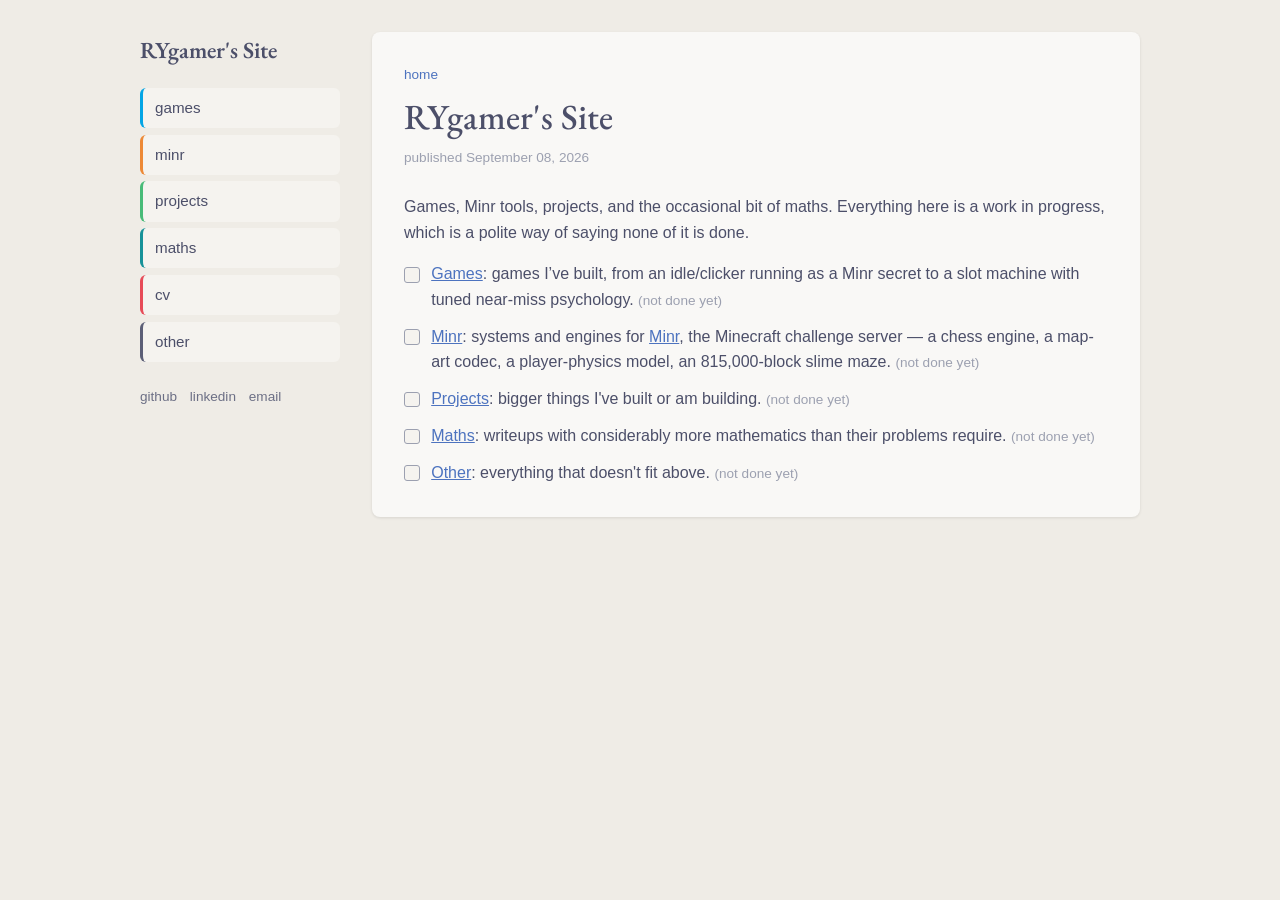
==== commit f80299a4: "Fill the sections with the Minr scripts work Most items across games, minr, projects, and maths now " ====
--- a/index.html
+++ b/index.html
@@ -57,13 +57,16 @@
 
         <ul class="todo-list">
           <li>
-            <a href="/games/">Games</a>: interactive games and challenges to
-            play in the browser. <span class="todo-tag">(not done yet)</span>
+            <a href="/games/">Games</a>: games I&rsquo;ve built, from an
+            idle/clicker running as a Minr secret to a slot machine with tuned
+            near-miss psychology. <span class="todo-tag">(not done yet)</span>
           </li>
           <li>
-            <a href="/minr/">Minr</a>: tools and scripts for
+            <a href="/minr/">Minr</a>: systems and engines for
             <a href="https://forums.minr.org/">Minr</a>, the Minecraft
-            challenge server. <span class="todo-tag">(not done yet)</span>
+            challenge server &mdash; a chess engine, a map-art codec, a
+            player-physics model, an 815,000-block slime maze.
+            <span class="todo-tag">(not done yet)</span>
           </li>
           <li>
             <a href="/projects/">Projects</a>: bigger things I've built or am
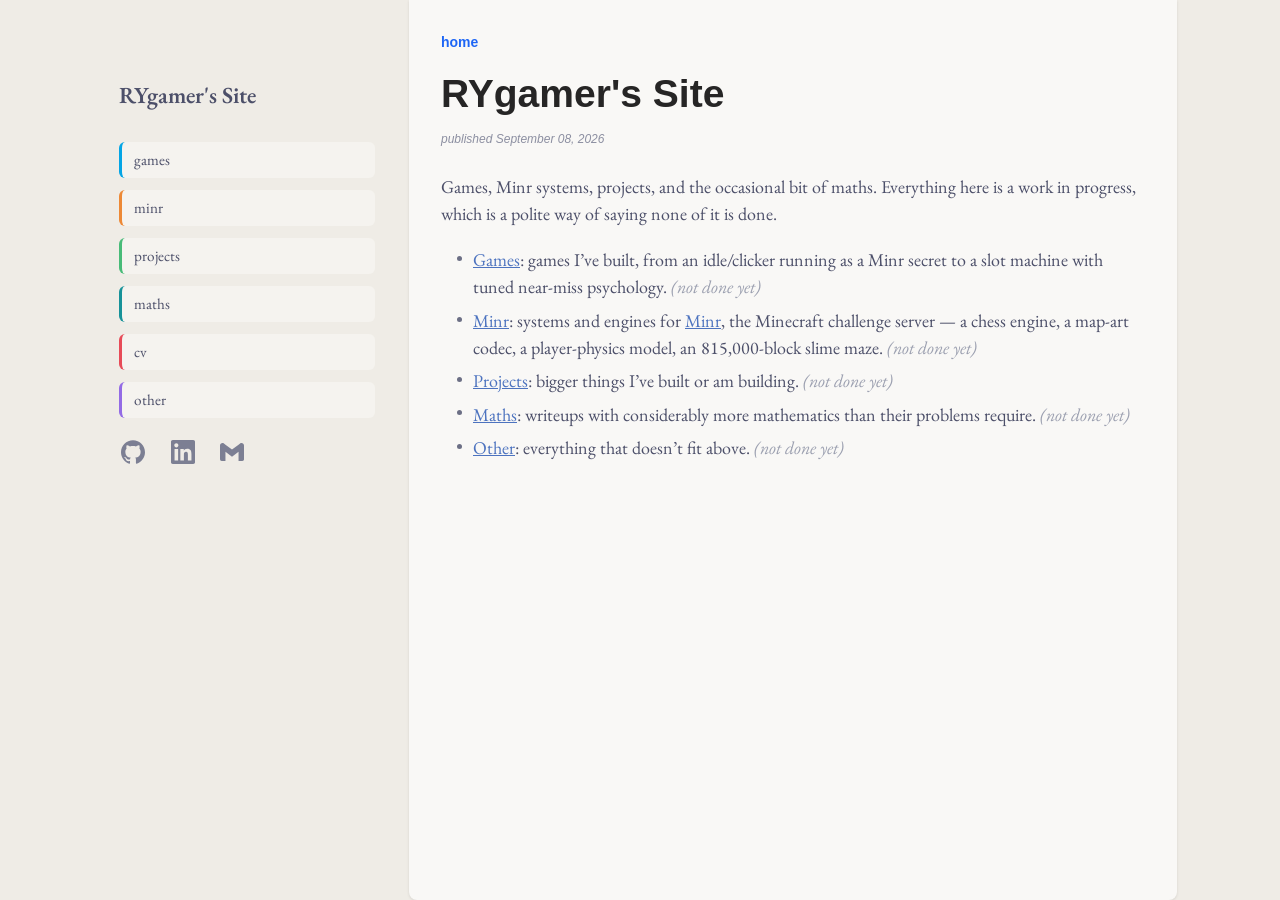
==== commit fab7b8a6: "Match the reference site's appearance much more closely Serif body text at 18px under a sans-serif h" ====
--- a/index.html
+++ b/index.html
@@ -4,85 +4,54 @@
     <meta charset="UTF-8" />
     <meta name="viewport" content="width=device-width, initial-scale=1.0" />
     <title>RYgamer's Site</title>
-    <meta
-      name="description"
-      content="RYgamer's site: games, Minr tools, projects, and maths writeups. Everything is under construction."
-    />
-    <link
-      rel="icon"
-      href="data:image/svg+xml,%3Csvg xmlns='http://www.w3.org/2000/svg' viewBox='0 0 16 16'%3E%3Crect width='16' height='16' rx='3' fill='%234c4f69'/%3E%3Crect x='3' y='3' width='4.5' height='4.5' fill='%2304a5e5'/%3E%3Crect x='8.5' y='3' width='4.5' height='4.5' fill='%23f7f7f5'/%3E%3Crect x='3' y='8.5' width='4.5' height='4.5' fill='%23f7f7f5'/%3E%3Crect x='8.5' y='8.5' width='4.5' height='4.5' fill='%23ed8936'/%3E%3C/svg%3E"
-    />
+    <link rel="icon" href="data:image/svg+xml,%3Csvg xmlns='http://www.w3.org/2000/svg' viewBox='0 0 16 16'%3E%3Crect width='16' height='16' rx='3' fill='%234c4f69'/%3E%3Crect x='3' y='3' width='4.5' height='4.5' fill='%2304a5e5'/%3E%3Crect x='8.5' y='3' width='4.5' height='4.5' fill='%23f7f7f5'/%3E%3Crect x='3' y='8.5' width='4.5' height='4.5' fill='%23f7f7f5'/%3E%3Crect x='8.5' y='8.5' width='4.5' height='4.5' fill='%23ed8936'/%3E%3C/svg%3E" />
     <link rel="preconnect" href="https://fonts.googleapis.com" />
     <link rel="preconnect" href="https://fonts.gstatic.com" crossorigin />
-    <link
-      rel="stylesheet"
-      href="https://fonts.googleapis.com/css2?family=EB+Garamond:wght@400;500;600&display=swap"
-    />
+    <link rel="stylesheet" href="https://fonts.googleapis.com/css2?family=EB+Garamond:ital,wght@0,400;0,500;0,600;0,700;1,400;1,500&display=swap" />
     <link rel="stylesheet" href="/site.css" />
   </head>
 
   <body>
-    <div class="layout">
-      <div class="sidebar">
-        <a href="/" class="site-title">RYgamer's Site</a>
+    <div class="shell">
+      <div class="side-rail">
+        <div class="masthead"><a href="/">RYgamer's Site</a></div>
         <nav>
-          <ul class="nav-list">
-            <li><a href="/games/" class="nav-link" style="border-left: 3px solid var(--blue)">games</a></li>
-            <li><a href="/minr/" class="nav-link" style="border-left: 3px solid var(--yellow)">minr</a></li>
-            <li><a href="/projects/" class="nav-link" style="border-left: 3px solid var(--lime)">projects</a></li>
-            <li><a href="/maths/" class="nav-link" style="border-left: 3px solid var(--teal)">maths</a></li>
-            <li><a href="/portfolio/" class="nav-link" style="border-left: 3px solid var(--maroon)">cv</a></li>
-            <li><a href="/other/" class="nav-link" style="border-left: 3px solid var(--subtext-b)">other</a></li>
+          <ul>
+            <li><a href="/games/" class="pill" style="border-left: 3px solid var(--blue)">games</a></li>
+            <li><a href="/minr/" class="pill" style="border-left: 3px solid var(--yellow)">minr</a></li>
+            <li><a href="/projects/" class="pill" style="border-left: 3px solid var(--lime)">projects</a></li>
+            <li><a href="/maths/" class="pill" style="border-left: 3px solid var(--teal)">maths</a></li>
+            <li><a href="/portfolio/" class="pill" style="border-left: 3px solid var(--maroon)">cv</a></li>
+            <li><a href="/other/" class="pill" style="border-left: 3px solid var(--purple)">other</a></li>
           </ul>
         </nav>
-        <div class="social-icons">
-          <a href="https://github.com/rysanders18">github</a>
-          <a href="https://www.linkedin.com/in/ryansanders18">linkedin</a>
-          <a href="mailto:ryanpatrick535@gmail.com">email</a>
+        <div class="elsewhere">
+          <a href="https://github.com/rysanders18" aria-label="GitHub"><svg viewBox="0 0 24 24" role="img"><path d="M12 .297c-6.63 0-12 5.373-12 12 0 5.303 3.438 9.8 8.205 11.385.6.113.82-.258.82-.577 0-.285-.01-1.04-.015-2.04-3.338.724-4.042-1.61-4.042-1.61C4.422 18.07 3.633 17.7 3.633 17.7c-1.087-.744.084-.729.084-.729 1.205.084 1.838 1.236 1.838 1.236 1.07 1.835 2.809 1.305 3.495.998.108-.776.417-1.305.76-1.605-2.665-.3-5.466-1.332-5.466-5.93 0-1.31.465-2.38 1.235-3.22-.135-.303-.54-1.523.105-3.176 0 0 1.005-.322 3.3 1.23.96-.267 1.98-.399 3-.405 1.02.006 2.04.138 3 .405 2.28-1.552 3.285-1.23 3.285-1.23.645 1.653.24 2.873.12 3.176.765.84 1.23 1.91 1.23 3.22 0 4.61-2.805 5.625-5.475 5.92.42.36.81 1.096.81 2.22 0 1.606-.015 2.896-.015 3.286 0 .315.21.69.825.57C20.565 22.092 24 17.592 24 12.297c0-6.627-5.373-12-12-12"/></svg></a>
+          <a href="https://www.linkedin.com/in/ryansanders18" aria-label="LinkedIn"><svg viewBox="0 0 24 24" role="img"><path d="M20.447 20.452h-3.554v-5.569c0-1.328-.027-3.037-1.852-3.037-1.853 0-2.136 1.445-2.136 2.939v5.667H9.351V9h3.414v1.561h.046c.477-.9 1.637-1.85 3.37-1.85 3.601 0 4.267 2.37 4.267 5.455v6.286zM5.337 7.433c-1.144 0-2.063-.926-2.063-2.065 0-1.138.92-2.063 2.063-2.063 1.14 0 2.064.925 2.064 2.063 0 1.139-.925 2.065-2.064 2.065zm1.782 13.019H3.555V9h3.564v11.452zM22.225 0H1.771C.792 0 0 .774 0 1.729v20.542C0 23.227.792 24 1.771 24h20.451C23.2 24 24 23.227 24 22.271V1.729C24 .774 23.2 0 22.222 0h.003z"/></svg></a>
+          <a href="mailto:ryanpatrick535@gmail.com" aria-label="Email"><svg viewBox="0 0 24 24" role="img"><path d="M24 5.457v13.909c0 .904-.732 1.636-1.636 1.636h-3.819V11.73L12 16.64l-6.545-4.91v9.273H1.636A1.636 1.636 0 0 1 0 19.366V5.457c0-2.023 2.309-3.178 3.927-1.964L5.455 4.64 12 9.548l6.545-4.91 1.528-1.145C21.69 2.28 24 3.434 24 5.457z"/></svg></a>
         </div>
       </div>
 
-      <main class="main-content">
-        <header>
-          <div class="path"><a href="/">home</a></div>
-          <h1 class="title">RYgamer's Site</h1>
-          <div class="metadata"><span>published September 08, 2026</span></div>
+      <div class="gap"></div>
+
+      <main class="reading-panel">
+        <header class="page-top">
+          <div class="crumbs"><a href="/">home</a></div>
+          <h1>RYgamer's Site</h1>
+          <div class="dateline">published September 08, 2026</div>
         </header>
-
-        <p>
-          Games, Minr tools, projects, and the occasional bit of maths.
-          Everything here is a work in progress, which is a polite way of
-          saying none of it is done.
-        </p>
-
-        <ul class="todo-list">
-          <li>
-            <a href="/games/">Games</a>: games I&rsquo;ve built, from an
-            idle/clicker running as a Minr secret to a slot machine with tuned
-            near-miss psychology. <span class="todo-tag">(not done yet)</span>
-          </li>
-          <li>
-            <a href="/minr/">Minr</a>: systems and engines for
-            <a href="https://forums.minr.org/">Minr</a>, the Minecraft
-            challenge server &mdash; a chess engine, a map-art codec, a
-            player-physics model, an 815,000-block slime maze.
-            <span class="todo-tag">(not done yet)</span>
-          </li>
-          <li>
-            <a href="/projects/">Projects</a>: bigger things I've built or am
-            building. <span class="todo-tag">(not done yet)</span>
-          </li>
-          <li>
-            <a href="/maths/">Maths</a>: writeups with considerably more
-            mathematics than their problems require.
-            <span class="todo-tag">(not done yet)</span>
-          </li>
-          <li>
-            <a href="/other/">Other</a>: everything that doesn't fit above.
-            <span class="todo-tag">(not done yet)</span>
-          </li>
+        <p>Games, Minr systems, projects, and the occasional bit of maths. Everything here is a work in progress, which is a polite way of saying none of it is done.</p>
+        <ul>
+          <li><a href="/games/">Games</a>: games I&rsquo;ve built, from an idle/clicker running as a Minr secret to a slot machine with tuned near-miss psychology. <span class="todo-tag">(not done yet)</span></li>
+          <li><a href="/minr/">Minr</a>: systems and engines for <a href="https://forums.minr.org/">Minr</a>, the Minecraft challenge server &mdash; a chess engine, a map-art codec, a player-physics model, an 815,000-block slime maze. <span class="todo-tag">(not done yet)</span></li>
+          <li><a href="/projects/">Projects</a>: bigger things I&rsquo;ve built or am building. <span class="todo-tag">(not done yet)</span></li>
+          <li><a href="/maths/">Maths</a>: writeups with considerably more mathematics than their problems require. <span class="todo-tag">(not done yet)</span></li>
+          <li><a href="/other/">Other</a>: everything that doesn&rsquo;t fit above. <span class="todo-tag">(not done yet)</span></li>
         </ul>
       </main>
+
+      <div class="gap right"></div>
+      <div class="side-rail right"></div>
     </div>
   </body>
 </html>
--- a/site.css
+++ b/site.css
@@ -1,6 +1,9 @@
-/* Site-wide stylesheet for the sectioned site (homepage + section pages).
-   The tool pages keep styles.css; /portfolio/ keeps portfolio.css.
-   Colors are Catppuccin Latte (MIT). */
+/* Stylesheet for the homepage and section pages, written from scratch for
+   this site. The look: a warm grey field with a raised 768px reading panel
+   that scrolls internally, a quiet sidebar of pill links on the left, serif
+   body text under a small sans-serif header block.
+   Colors are Catppuccin Latte (MIT). The tool pages keep styles.css and
+   /portfolio/ keeps portfolio.css. */
 
 :root {
   --purple: #936be5;
@@ -9,19 +12,20 @@
   --lime: #48bb78;
   --teal: #179299;
   --blue: #04a5e5;
-  --text: #4c4f69;
+  --darkblue: #1e66f5;
+  --ink: #4c4f69;
   --link: #4d73bf;
-  --subtext-b: #5c5f77;
-  --subtext-a: #6c6f85;
-  --overlay-a: #9ca0b0;
-  --surface-a: #ccd0da;
-  --base: hsl(40, 23%, 97%);
-  --mantle: hsl(40, 22%, 95%);
-  --crust: hsl(40, 21%, 92%);
+  --quiet: #6c6f85;
+  --quieter: #8c8fa1;
+  --faint: #9ca0b0;
+  --edge: #ccd0da;
+  --panel: hsl(40, 23%, 97%);
+  --pill: hsl(40, 22%, 95%);
+  --field: hsl(40, 21%, 92%);
   --serif: "EB Garamond", Garamond, Georgia, serif;
   --sans: "Lucida Sans", "Lucida Grande", "Lucida Sans Unicode", Geneva,
     Verdana, sans-serif;
-  color-scheme: light;
+  --mono: "Cascadia Code", "Cascadia Mono", ui-monospace, Consolas, monospace;
 }
 
 * {
@@ -30,187 +34,269 @@
 
 body {
   margin: 0;
-  background: var(--crust);
-  color: var(--text);
-  font-family: var(--sans);
-  font-size: 16px;
-  line-height: 1.6;
-}
-
-.layout {
+  height: 100vh;
+  overflow: hidden;
+  background: var(--field);
+  color: var(--ink);
+  font-family: var(--serif);
+  font-size: 18px;
+}
+
+/* The page is one viewport-high row: sidebar, reading panel, empty right
+   rail for symmetry on wide screens. Only the panel scrolls. */
+
+.shell {
   display: flex;
   justify-content: center;
-  align-items: flex-start;
-  gap: 2rem;
-  padding: 2rem 1rem 4rem;
+  height: 100vh;
+}
+
+.side-rail {
+  width: 288px;
+  flex: 0 1 auto;
+  padding: 1rem;
+}
+
+.side-rail.right {
+  padding: 0;
+}
+
+.shell > .gap {
+  flex: 0 1 18px;
+}
+
+.reading-panel {
+  width: 768px;
+  max-width: 100%;
+  flex-shrink: 0;
+  height: 100vh;
+  overflow-y: scroll;
+  background: var(--panel);
+  border-radius: 0 0 8px 8px;
+  padding: 2rem;
+  box-shadow: 0 1px 3px rgba(0, 0, 0, 0.1);
 }
 
 /* Sidebar */
 
-.sidebar {
-  width: 200px;
-  flex-shrink: 0;
-  position: sticky;
-  top: 2rem;
-}
-
-.site-title {
-  display: block;
-  font-family: var(--serif);
+.masthead {
+  margin: 4rem 0 1rem;
+  padding-bottom: 1rem;
+}
+
+.masthead a {
   font-size: 1.44rem;
   font-weight: 600;
-  color: var(--text);
+  color: var(--ink);
   text-decoration: none;
-  margin-bottom: 1.2rem;
-}
-
-.site-title:hover {
+}
+
+.masthead a:hover {
   color: #000;
 }
 
-.nav-list {
+.side-rail nav ul {
   list-style: none;
-  margin: 0 0 1.5rem;
+  margin: 0;
   padding: 0;
-  display: flex;
-  flex-direction: column;
-  gap: 0.4rem;
-}
-
-.nav-link {
+}
+
+.side-rail nav li + li {
+  margin-top: 0.75rem;
+}
+
+.pill {
   display: block;
   padding: 0.5rem 0.75rem;
-  color: var(--text);
-  background: var(--mantle);
+  font-size: 0.95rem;
+  color: var(--ink);
+  background: var(--pill);
+  border-radius: 6px;
   text-decoration: none;
-  border-radius: 6px;
-  font-size: 0.95rem;
-  transition: transform 0.15s ease, background 0.15s ease;
-}
-
-.nav-link:hover {
-  background: var(--base);
+  transition: background 0.15s ease, padding-left 0.15s ease;
+}
+
+.pill:hover {
+  background: var(--panel);
   color: #000;
-  transform: translateX(2%);
-}
-
-.social-icons {
+  padding-left: 0.95rem;
+}
+
+.elsewhere {
   display: flex;
-  flex-wrap: wrap;
-  gap: 0.3rem 0.8rem;
-  font-size: 0.85rem;
-}
-
-.social-icons a {
-  color: var(--subtext-a);
+  gap: 1.35rem;
+  padding: 0.5rem 0;
+  margin-top: 0.75rem;
+}
+
+.elsewhere a {
+  color: #7c7f93;
+  display: inline-flex;
+  padding: 2px;
+}
+
+.elsewhere a:hover {
+  color: var(--ink);
+}
+
+.elsewhere svg {
+  width: 24px;
+  height: 24px;
+  fill: currentColor;
+}
+
+/* Page header block: small sans-serif breadcrumb, big sans-serif title,
+   tiny italic date. The serif starts below it. */
+
+.page-top {
+  font-family: var(--sans);
+  line-height: 1.5;
+  margin-bottom: 1.6rem;
+}
+
+.crumbs {
+  font-size: 14px;
+  color: #585b70;
+}
+
+.reading-panel .crumbs a {
+  color: var(--darkblue);
+  font-weight: bold;
   text-decoration: none;
 }
 
-.social-icons a:hover {
-  color: var(--text);
+.reading-panel .crumbs a:hover {
   text-decoration: underline;
 }
 
-/* Main content card */
-
-.main-content {
-  width: 768px;
-  max-width: 100%;
-  background: var(--base);
+.crumbs .sep {
+  color: var(--faint);
+  margin: 0 5px;
+}
+
+.page-top h1 {
+  font-family: var(--sans);
+  font-size: 2.44rem;
+  font-weight: bold;
+  color: #262525;
+  margin: 6px 0;
+  padding-top: 6px;
+  letter-spacing: 0;
+}
+
+.dateline {
+  font-size: 12px;
+  font-style: italic;
+  color: var(--quieter);
+}
+
+/* Body copy */
+
+.reading-panel p {
+  margin: 1.2rem 0;
+  line-height: 1.5;
+}
+
+.reading-panel a {
+  color: var(--link);
+  text-decoration: underline;
+  text-decoration-thickness: 1px;
+  transition: color 0.2s ease;
+}
+
+.reading-panel a:hover {
+  color: var(--blue);
+  text-decoration: none;
+}
+
+.reading-panel code {
+  font-family: var(--mono);
+  font-size: 0.9rem;
+  background: var(--field);
   border-radius: 8px;
-  padding: 2rem;
-  box-shadow: 0 1px 3px rgba(0, 0, 0, 0.1);
-}
-
-.path {
-  font-size: 0.85rem;
-  color: var(--subtext-a);
-}
-
-.path a {
-  color: var(--subtext-a);
-  text-decoration: none;
-}
-
-.path a:hover {
-  color: var(--text);
-  text-decoration: underline;
-}
-
-.title {
-  font-family: var(--serif);
-  font-size: 2.2rem;
-  font-weight: 500;
-  margin: 0.2rem 0 0.1rem;
-  color: var(--text);
-}
-
-.metadata {
-  font-size: 0.85rem;
-  color: var(--overlay-a);
-  margin-bottom: 1.6rem;
-}
-
-.main-content a {
-  color: var(--link);
-}
-
-/* Uncompleted items */
-
-.todo-list {
+  padding: 0 0.2rem;
+}
+
+/* Item lists: small round dot markers instead of default bullets */
+
+.reading-panel ul {
   list-style: none;
-  padding: 0;
-  margin: 0;
-  display: flex;
-  flex-direction: column;
-  gap: 0.7rem;
-}
-
-.todo-list li {
-  padding-left: 1.7rem;
+  margin: 0.8rem 0;
+  padding-left: 2rem;
+  line-height: 1.5;
+}
+
+.reading-panel li {
+  margin: 0.4rem 0;
   position: relative;
 }
 
-.todo-list li::before {
+.reading-panel li::before {
   content: "";
   position: absolute;
-  left: 0;
-  top: 0.35em;
-  width: 0.85em;
-  height: 0.85em;
-  border: 1.5px solid var(--overlay-a);
-  border-radius: 3px;
-  background: var(--mantle);
+  left: -1rem;
+  top: 0.55em;
+  width: 5px;
+  height: 5px;
+  border-radius: 50%;
+  background: var(--quiet);
 }
 
 .todo-tag {
-  color: var(--overlay-a);
-  font-size: 0.85rem;
-  white-space: nowrap;
-}
-
-/* Small screens: sidebar stacks above content */
-
-@media (max-width: 839px) {
-  .layout {
+  color: var(--faint);
+  font-style: italic;
+}
+
+/* Narrower screens: give up the rails before touching the panel */
+
+@media (max-width: 1439px) {
+  .side-rail.right,
+  .shell > .gap.right {
+    display: none;
+  }
+}
+
+@media (max-width: 1139px) {
+  .shell {
     flex-direction: column;
-    align-items: stretch;
-    gap: 1.2rem;
-    padding: 1.2rem 0.8rem 3rem;
-  }
-
-  .sidebar {
-    position: static;
+    align-items: center;
+    height: auto;
+    overflow: visible;
+  }
+
+  body {
+    overflow: auto;
+  }
+
+  .side-rail {
     width: 100%;
-  }
-
-  .nav-list {
-    flex-direction: row;
+    max-width: 768px;
+    padding: 0.8rem 1rem 0;
+  }
+
+  .masthead {
+    margin: 0.4rem 0;
+    padding-bottom: 0.4rem;
+  }
+
+  .side-rail nav ul {
+    display: flex;
     flex-wrap: wrap;
-  }
-
-  .main-content {
-    width: 100%;
-    padding: 1.5rem 1.2rem;
-  }
-}
+    gap: 0.5rem;
+  }
+
+  .side-rail nav li + li {
+    margin-top: 0;
+  }
+
+  .elsewhere {
+    display: none;
+  }
+
+  .reading-panel {
+    height: auto;
+    min-height: 70vh;
+    margin-top: 0.8rem;
+    padding: 1.5rem 1rem 6rem;
+  }
+}
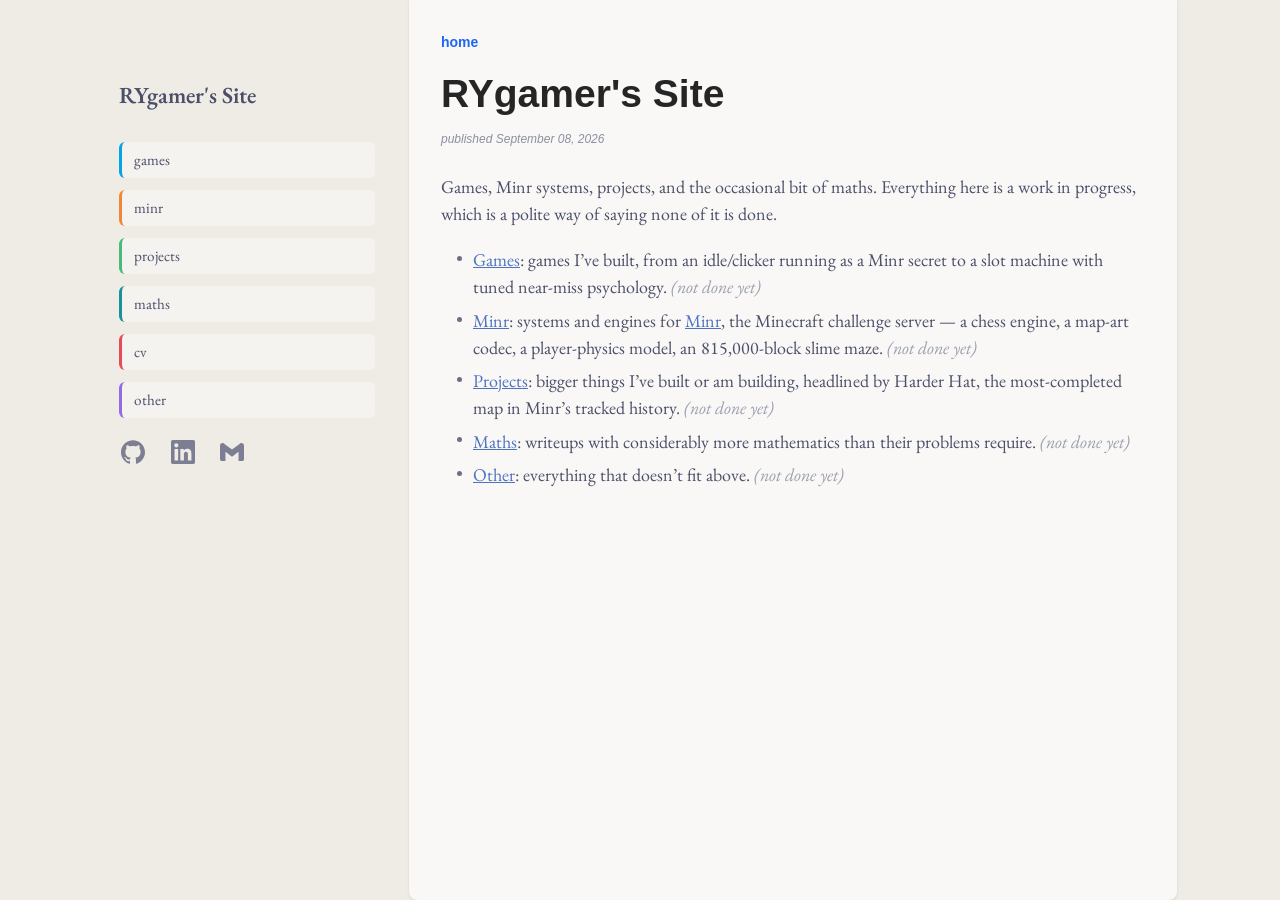
==== commit b95d9390: "Move Harder Hat to projects and give it its due Harder Hat leads the projects page with the real num" ====
--- a/index.html
+++ b/index.html
@@ -44,7 +44,7 @@
         <ul>
           <li><a href="/games/">Games</a>: games I&rsquo;ve built, from an idle/clicker running as a Minr secret to a slot machine with tuned near-miss psychology. <span class="todo-tag">(not done yet)</span></li>
           <li><a href="/minr/">Minr</a>: systems and engines for <a href="https://forums.minr.org/">Minr</a>, the Minecraft challenge server &mdash; a chess engine, a map-art codec, a player-physics model, an 815,000-block slime maze. <span class="todo-tag">(not done yet)</span></li>
-          <li><a href="/projects/">Projects</a>: bigger things I&rsquo;ve built or am building. <span class="todo-tag">(not done yet)</span></li>
+          <li><a href="/projects/">Projects</a>: bigger things I&rsquo;ve built or am building, headlined by Harder Hat, the most-completed map in Minr&rsquo;s tracked history. <span class="todo-tag">(not done yet)</span></li>
           <li><a href="/maths/">Maths</a>: writeups with considerably more mathematics than their problems require. <span class="todo-tag">(not done yet)</span></li>
           <li><a href="/other/">Other</a>: everything that doesn&rsquo;t fit above. <span class="todo-tag">(not done yet)</span></li>
         </ul>
